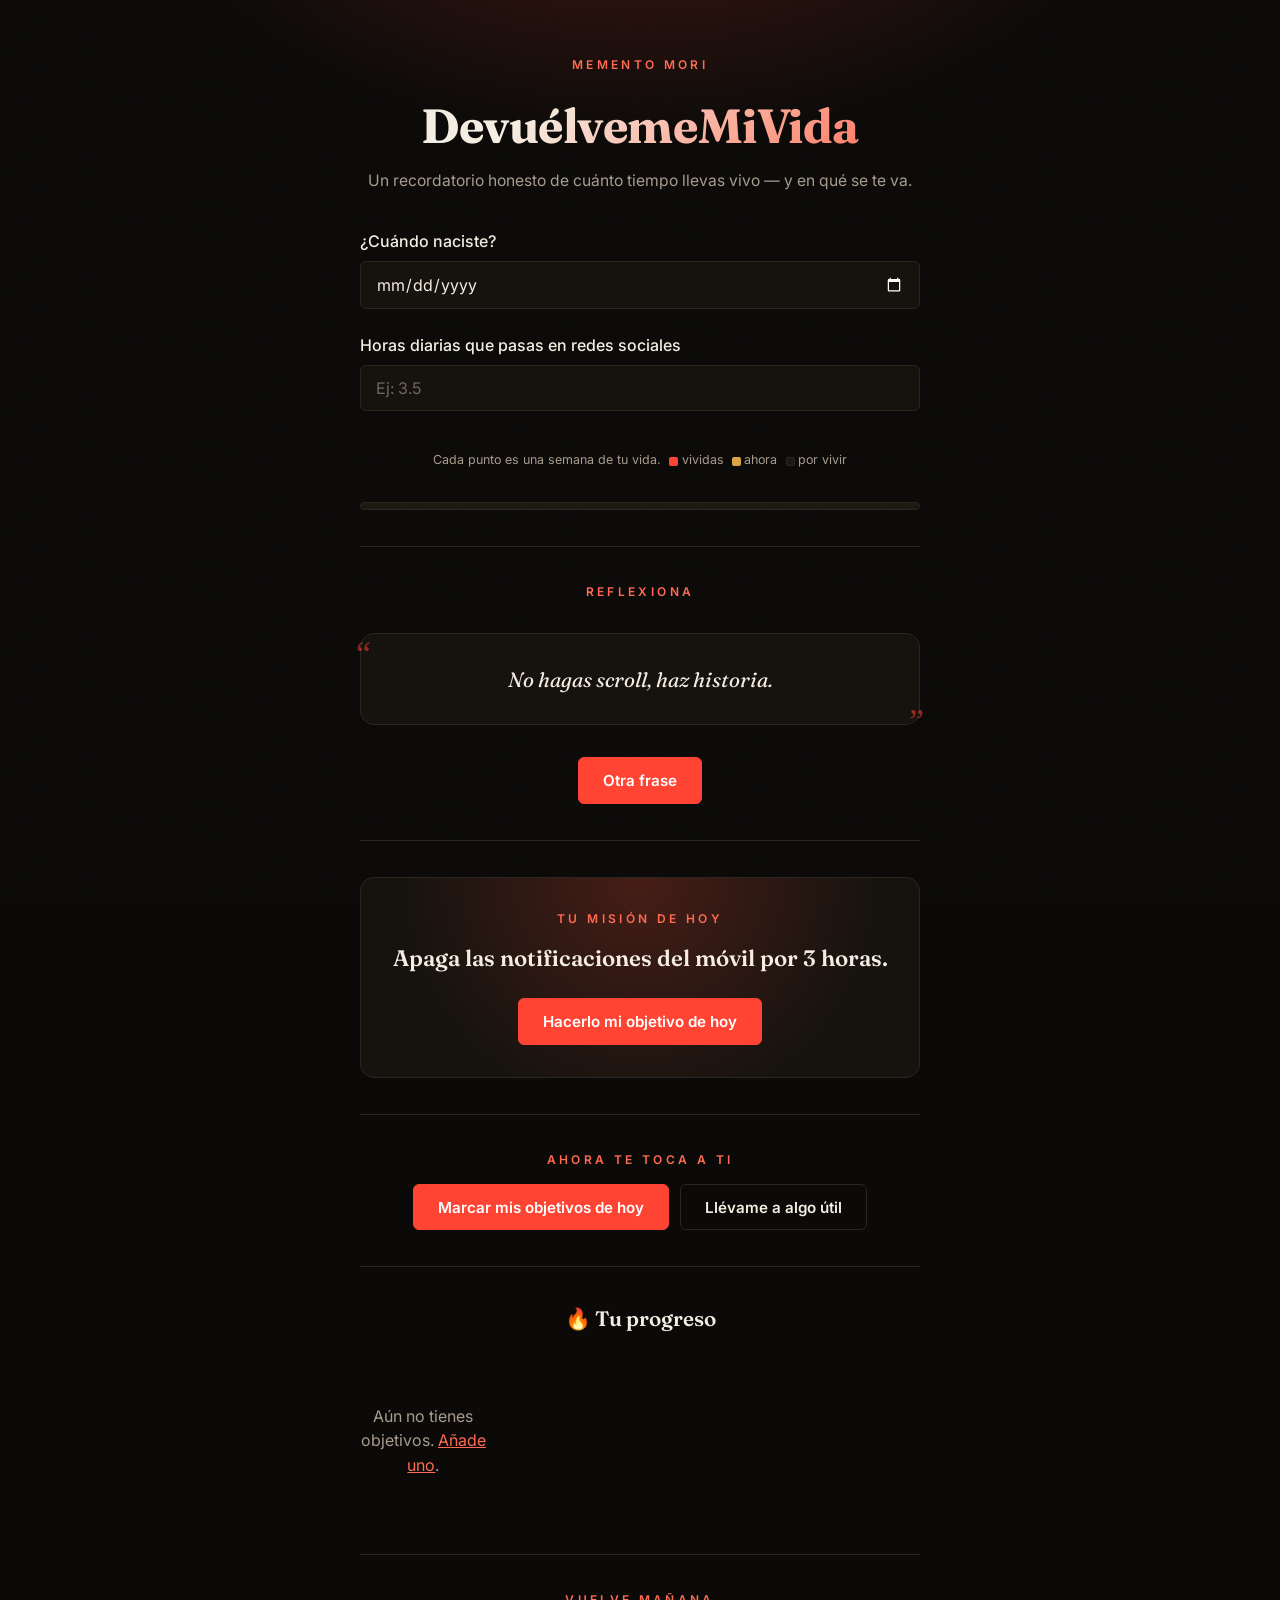
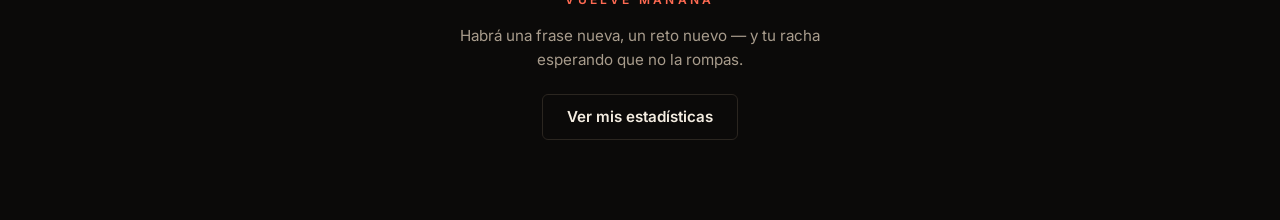
==== index.html @ 14368a68 "Rachas visuales, animaciones y un flujo de página con narrativa clara - "Rachas de objetivos" pasa d" ====
<!DOCTYPE html>
<html lang="es">
<head>
  <meta charset="UTF-8" />
  <meta name="viewport" content="width=device-width, initial-scale=1.0" />
  <link rel="icon" href="favicon.ico" type="image/x-icon" />
  <link rel="stylesheet" href="style.css" />
  <meta name="description" content="Un recordatorio honesto de cuánto tiempo llevas vivo, cuánto gastas en redes sociales y cómo mantener tus objetivos diarios." />
  <title>DevuélvemeMiVida</title>
</head>
<body>
  <main class="sheet">
    <p class="eyebrow">Memento mori</p>
    <h1>DevuélvemeMiVida</h1>
    <p class="subtitle">Un recordatorio honesto de cuánto tiempo llevas vivo — y en qué se te va.</p>

    <div class="field">
      <label for="fechaNacimiento">¿Cuándo naciste?</label>
      <input type="date" id="fechaNacimiento" />
    </div>

    <div class="field">
      <label for="horasSociales">Horas diarias que pasas en redes sociales</label>
      <input type="number" id="horasSociales" min="0" max="24" step="0.1" placeholder="Ej: 3.5" />
    </div>

    <div id="tiempo" class="stat hero" aria-live="polite"></div>
    <div id="restante" class="stat hero" aria-live="polite"></div>

    <div id="gridVidaWrap">
      <div id="gridVida" class="grid-vida" aria-hidden="true"></div>
      <p class="grid-caption">Cada punto es una semana de tu vida.<span class="dot-leyenda vivida"></span>vividas<span class="dot-leyenda actual"></span>ahora<span class="dot-leyenda futura"></span>por vivir</p>
    </div>

    <div id="porcentajeWrap" class="stat" aria-live="polite">
      <div id="porcentaje" class="label"></div>
      <div class="bar-track"><div id="relleno" class="bar-fill"></div></div>
    </div>

    <div id="horasRedesSocialesTotal" class="alert-box" aria-live="polite" hidden></div>

    <div id="bannerRachaInicio" class="alert-box" aria-live="polite" hidden></div>

    <hr class="rule" />

    <p class="eyebrow">Reflexiona</p>
    <div id="frase" class="frase"></div>
    <div class="actions">
      <button onclick="nuevaFrase()">Otra frase</button>
    </div>

    <hr class="rule" />

    <div class="reto-hero">
      <p class="eyebrow">Tu misión de hoy</p>
      <div id="retoDia" class="reto-texto"></div>
      <div class="actions">
        <button id="btnRetoObjetivo" onclick="convertirRetoEnObjetivo()"></button>
      </div>
    </div>

    <hr class="rule" />

    <p class="eyebrow">Ahora te toca a ti</p>
    <div class="actions">
      <button onclick="window.location.href='objetivos.html'">Marcar mis objetivos de hoy</button>
      <button class="secondary" onclick="redirigir()">Llévame a algo útil</button>
    </div>

    <hr class="rule" />

    <h2 style="font-family:'Fraunces',serif; font-weight:600; text-align:center; font-size:1.3rem;">🔥 Tu progreso</h2>
    <div id="rachasObjetivos" class="rachas-grid"></div>

    <hr class="rule" />

    <div class="volver-manana">
      <p class="eyebrow">Vuelve mañana</p>
      <p class="volver-texto">Habrá una frase nueva, un reto nuevo — y tu racha esperando que no la rompas.</p>
      <div class="actions">
        <button class="secondary" onclick="window.location.href='estadisticas.html'">Ver mis estadísticas</button>
      </div>
    </div>
  </main>

  <script src="objetivos.js"></script>
  <script>
    const frases = [
      "Haz que cada segundo cuente.",
      "No eres eterno. Nadie lo es.",
      "La muerte no avisa. La vida sí.",
      "Tu tiempo es tu recurso más valioso.",
      "Estás viviendo el único hoy que tendrás.",
      "Cada segundo que pasa, no vuelve.",
      "La vida no es una repetición.",
      "No hagas scroll, haz historia.",
      "Mañana no es garantía.",
      "La procrastinación te roba silenciosamente.",
      "Despierta antes de que sea tarde.",
      "No desperdicies lo que no puedes recuperar.",
      "No mueras con tu potencial intacto.",
      "Haz algo que tu yo futuro agradezca.",
      "¿Esto te acerca a la vida que sueñas?",
      "No tienes tiempo infinito. Vívelo.",
      "No seas espectador, sé protagonista.",
      "El tiempo pasa. ¿Y tú qué haces?",
      "Desperdiciar tiempo es suicidio lento.",
      "Nadie te devuelve tu juventud.",
      "No existe botón de reinicio.",
      "Estás respirando: haz que valga.",
      "La vida es un préstamo, no un regalo.",
      "No pierdas hoy pensando en mañana.",
      "Muévete. Vive. Haz.",
      "Cada minuto que matas, te mata.",
      "El tiempo que ignoras, decide tu vida.",
      "Tus hábitos matan o salvan tu tiempo.",
      "Nada cambia si tú no cambias.",
      "Tu scroll no dejará legado.",
      "Deja de consumir y empieza a crear.",
      "La vida te está esperando. ¿Vas?",
      "Aprovecha antes de arrepentirte.",
      "No tienes vidas infinitas.",
      "Ser joven no te hace inmortal.",
      "El tiempo no avisa cuando se acaba.",
      "El reloj no se detiene por nadie.",
      "Tu vida se mide en momentos, no en likes.",
      "Pregúntate: ¿esto es vida?",
      "Haz más, mira menos.",
      "No esperes un golpe para reaccionar.",
      "Lo que haces hoy define tu mañana.",
      "Hoy puede ser tu última oportunidad.",
      "¿Quieres vivir o solo existir?",
      "Deja huella, no historial de navegación.",
      "No trabajes por likes, trabaja por legado.",
      "¿Y si mañana no te despiertas?",
      "Lo que hagas hoy, construye tu historia.",
      "Vivir no es sobrevivir.",
      "Tus excusas no te dan tiempo extra.",
      "No te distraigas de lo importante.",
      "No vivas para entretenerte. Vive para crecer.",
      "Estás aquí por algo. Descúbrelo.",
      "Tu propósito no está en TikTok.",
      "No te autoabandones.",
      "Todo empieza dejando el teléfono.",
      "Tus sueños mueren en el sofá.",
      "Lo fácil te entretiene. Lo difícil te transforma.",
      "¿Lo que haces ahora te hace libre?",
      "Aprovecha tu energía mientras la tengas.",
      "Estás más cerca de la muerte que ayer.",
      "No te sientas cómodo en la mediocridad.",
      "Tus hábitos decidirán cómo te recordarán.",
      "No hay más tiempo. Solo este momento.",
      "No desperdicies el milagro de estar vivo.",
      "La vida no es Netflix. No hay segunda temporada.",
      "El tiempo perdido no se recupera. Punto.",
      "La disciplina es la forma más pura de amor propio.",
      "¿Tu yo de 80 años estaría orgulloso?",
      "Elimina lo que no suma.",
      "Vivir con intención cambia todo.",
      "Haz menos, pero hazlo bien.",
      "Haz algo que no se borre con el tiempo.",
      "El éxito empieza cerrando Instagram.",
      "Lo que haces a diario, te define.",
      "Despertar no es lo mismo que vivir.",
      "No estás atrapado. Estás distraído.",
      "¿Qué te está quitando la vida lentamente?",
      "Tu futuro se construye en silencio.",
      "Lo urgente no siempre es importante.",
      "Empieza con lo que tienes. Hoy.",
      "Hazlo aunque nadie te aplauda.",
      "El tiempo malgastado no se factura.",
      "¿Estás viviendo o matando el tiempo?",
      "Alguien menos preparado ya empezó.",
      "Haz lo que importa, no lo que entretiene.",
      "Piensa menos. Actúa más.",
      "No busques likes. Busca sentido.",
      "Tu mejor versión no se construye mirando reels.",
      "Lo que haces cuando nadie mira es tu verdad.",
      "Cada decisión es un voto por tu futuro.",
      "El precio del éxito es tu atención.",
      "Tus metas valen más que tu entretenimiento.",
      "El presente no se repite. Aprovéchalo.",
      "El miedo te paraliza. La acción te libera.",
      "No eres víctima del tiempo, eres su dueño.",
      "Los años pasan igual, estés listo o no.",
      "¿Cuándo fue la última vez que te elegiste a ti?",
      "Apaga todo. Escúchate.",
      "Haz de tu vida algo digno de recordar.",
      "Tienes menos tiempo del que crees.",
      "No vivas distraído. Vive despierto.",
      "Sé radical con tu tiempo.",
      "Deja de soñar y empieza a construir.",
      "La vida comienza cuando dejas de escapar de ella.",
      "No tienes tiempo ilimitado.",
      "Algún día será tu último día sin que lo sepas.",
      "Lo que haces hoy se convierte en tu vida.",
      "No estás perdiendo horas. Estás perdiendo días.",
      "Tu futuro está hecho de tus días de hoy."
    ];

    const linksUtiles = [
      "https://www.freecodecamp.org/",
      "https://www.coursera.org/",
      "https://www.edx.org/",
      "https://www.khanacademy.org/",
      "https://www.udemy.com/",
      "https://www.duolingo.com/",
      "https://www.codecademy.com/",
      "https://www.memrise.com/",
      "https://www.notion.so/",
      "https://trello.com/",
      "https://todoist.com/",
      "https://www.evernote.com/",
      "https://calendar.google.com/",
      "https://www.headspace.com/",
      "https://www.calm.com/",
      "https://www.mindful.org/",
      "https://www.7cups.com/",
      "https://www.linkedin.com/learning/",
      "https://www.themuse.com/",
      "https://www.glassdoor.com/index.htm",
      "https://www.skillshare.com/",
      "https://www.deviantart.com/",
      "https://www.canva.com/"
    ];

    const retos = [
      "Deja el móvil fuera de la habitación esta noche.",
      "Camina 15 minutos sin auriculares ni pantalla.",
      "Escribe 3 cosas por las que estás agradecido/a hoy.",
      "Bebe un vaso de agua nada más despertar.",
      "Haz 20 flexiones (o las que puedas) ahora mismo.",
      "Llama a alguien a quien quieres, no le escribas.",
      "Pasa 1 hora sin redes sociales.",
      "Ordena un rincón de tu casa que evitas mirar.",
      "Lee 10 páginas de un libro.",
      "Duerme 30 minutos antes que ayer.",
      "Anota tu objetivo número uno de esta semana.",
      "Desayuna sin mirar el móvil.",
      "Haz una lista de 3 tareas y termínalas antes de las 20:00.",
      "Estírate 5 minutos al levantarte.",
      "Dile a alguien algo que admiras de él o ella.",
      "Sal a que te dé el sol 10 minutos.",
      "Elimina una app que te hace perder el tiempo, aunque sea por hoy.",
      "Medita o respira profundo durante 5 minutos.",
      "Escribe cómo te gustaría que fuera tu día ideal dentro de 1 año.",
      "Haz algo creativo 15 minutos: dibuja, escribe, toca música.",
      "Revisa tus gastos de esta semana.",
      "Prepara la ropa o las tareas de mañana esta noche.",
      "Da las gracias a alguien que no esperaba oírlo.",
      "Aprende una palabra nueva en otro idioma.",
      "Apaga las notificaciones del móvil por 3 horas.",
      "Haz la cama nada más levantarte.",
      "Escribe un mensaje a alguien con quien perdiste el contacto.",
      "Revisa tus metas del mes: ¿vas en la dirección correcta?",
      "Sal a caminar o hacer ejercicio aunque no tengas ganas.",
      "Reflexiona: ¿qué harías hoy si supieras que te queda 1 año de vida?"
    ];

    function cambiarFrase(texto) {
      const el = document.getElementById("frase");
      el.style.opacity = 0;
      setTimeout(() => {
        el.textContent = texto;
        el.style.opacity = 1;
      }, 180);
    }

    function nuevaFrase() {
      const frase = frases[Math.floor(Math.random() * frases.length)];
      cambiarFrase(frase);
    }

    function pintarFraseDelDia() {
      document.getElementById("frase").textContent = frases[semillaDelDia() % frases.length];
    }

    function pintarRetoDelDia() {
      document.getElementById("retoDia").textContent = retos[semillaDelDia(17) % retos.length];
      actualizarEstadoBotonReto();
    }

    function actualizarEstadoBotonReto() {
      const texto = document.getElementById('retoDia').textContent;
      const btn = document.getElementById('btnRetoObjetivo');
      const yaExiste = cargarObjetivos().some(o => o.texto === texto);
      btn.textContent = yaExiste ? 'Añadido a tus objetivos ✅' : 'Hacerlo mi objetivo de hoy';
      btn.disabled = yaExiste;
    }

    function convertirRetoEnObjetivo() {
      const texto = document.getElementById('retoDia').textContent;
      const yaExiste = cargarObjetivos().some(o => o.texto === texto);
      if (!yaExiste) agregarObjetivo(texto);
      actualizarEstadoBotonReto();
      mostrarRachas();
    }

    function redirigir() {
      const url = linksUtiles[Math.floor(Math.random() * linksUtiles.length)];
      window.open(url, '_blank', 'noopener');
    }

    const MS_SEGUNDO = 1000;
    const MS_MINUTO = 60 * MS_SEGUNDO;
    const MS_HORA = 60 * MS_MINUTO;
    const MS_DIA = 24 * MS_HORA;
    const ESPERANZA_VIDA_ANIOS = 80;
    const HORAS_EN_UN_DIA = 24;

    const fechaInput = document.getElementById("fechaNacimiento");
    const horasSocialesInput = document.getElementById("horasSociales");
    const tiempoDiv = document.getElementById("tiempo");
    const restanteDiv = document.getElementById("restante");
    const porcentajeDiv = document.getElementById("porcentaje");
    const horasRedesSocialesTotalDiv = document.getElementById("horasRedesSocialesTotal");
    const rellenoBarra = document.getElementById("relleno");
    const gridVidaDiv = document.getElementById("gridVida");

    const DIAS_TOTALES_VIDA = Math.round(ESPERANZA_VIDA_ANIOS * 365.25);

    let intervaloID;
    let ultimosDiasVividosRenderizados = null;

    // Cuadrícula "vida en semanas": un punto por semana vivida/futura.
    function dibujarGridVida(diasVividos) {
      const semanasVividas = Math.floor(diasVividos / 7);
      const semanasTotales = Math.ceil(DIAS_TOTALES_VIDA / 7);
      const frag = document.createDocumentFragment();

      for (let i = 0; i < semanasTotales; i++) {
        const punto = document.createElement('span');
        if (i < semanasVividas) punto.className = 'vivida';
        else if (i === semanasVividas) punto.className = 'actual';
        frag.appendChild(punto);
      }

      gridVidaDiv.innerHTML = '';
      gridVidaDiv.appendChild(frag);
    }

    function actualizarDatos() {
      if (!fechaInput.value) {
        tiempoDiv.textContent = "";
        restanteDiv.textContent = "";
        porcentajeDiv.textContent = "";
        horasRedesSocialesTotalDiv.hidden = true;
        rellenoBarra.style.width = "0%";
        gridVidaDiv.innerHTML = "";
        ultimosDiasVividosRenderizados = null;
        return;
      }

      const nacimiento = new Date(fechaInput.value);
      const ahora = new Date();
      const diffMs = ahora - nacimiento;

      if (diffMs < 0) {
        tiempoDiv.textContent = "Selecciona una fecha válida.";
        restanteDiv.textContent = "";
        porcentajeDiv.textContent = "";
        horasRedesSocialesTotalDiv.hidden = true;
        rellenoBarra.style.width = "0%";
        gridVidaDiv.innerHTML = "";
        ultimosDiasVividosRenderizados = null;
        return;
      }

      const dias = Math.floor(diffMs / MS_DIA);
      const horas = Math.floor((diffMs % MS_DIA) / MS_HORA);
      const minutos = Math.floor((diffMs % MS_HORA) / MS_MINUTO);
      const segundos = Math.floor((diffMs % MS_MINUTO) / MS_SEGUNDO);

      tiempoDiv.innerHTML =
        `<span class="value">${dias.toLocaleString('es-ES')}</span><span class="label">días has vivido — ahora mismo suman ${horas}h ${minutos}m ${segundos}s más</span>`;

      const diasRestantes = Math.max(DIAS_TOTALES_VIDA - dias, 0);
      restanteDiv.innerHTML =
        `<span class="value accent">${diasRestantes.toLocaleString('es-ES')}</span><span class="label">días te quedan, si llegas a los ${ESPERANZA_VIDA_ANIOS}</span>`;

      if (dias !== ultimosDiasVividosRenderizados) {
        dibujarGridVida(dias);
        ultimosDiasVividosRenderizados = dias;
      }

      const edadAnios = diffMs / (1000 * 60 * 60 * 24 * 365.25);
      const porcentaje = Math.min((edadAnios / ESPERANZA_VIDA_ANIOS) * 100, 100);

      porcentajeDiv.textContent =
        `Has usado aproximadamente el ${porcentaje.toFixed(2)}% de una vida promedio de ${ESPERANZA_VIDA_ANIOS} años.`;
      rellenoBarra.style.width = porcentaje + "%";

      let horasDiarias = parseFloat(horasSocialesInput.value);
      if (isNaN(horasDiarias) || horasDiarias < 0) horasDiarias = 0;
      if (horasDiarias > 24) horasDiarias = 24;

      if (horasDiarias > 0) {
        const totalAniosRedes = (horasDiarias * ESPERANZA_VIDA_ANIOS) / HORAS_EN_UN_DIA;
        horasRedesSocialesTotalDiv.hidden = false;
        horasRedesSocialesTotalDiv.textContent =
          `Si mantienes ese ritmo, gastarás aproximadamente ${totalAniosRedes.toFixed(2)} años en redes sociales a lo largo de tu vida.`;
      } else {
        horasRedesSocialesTotalDiv.hidden = true;
      }
    }

    function reiniciarIntervalo() {
      if (intervaloID) clearInterval(intervaloID);
      actualizarDatos();
      intervaloID = setInterval(actualizarDatos, 1000);
    }

    fechaInput.addEventListener("change", () => {
      localStorage.setItem("fechaNacimiento", fechaInput.value);
      reiniciarIntervalo();
    });

    horasSocialesInput.addEventListener("input", () => {
      localStorage.setItem("horasSociales", horasSocialesInput.value);
      actualizarDatos();
    });

    function mostrarRachas() {
      renderizarRachasVisuales(document.getElementById('rachasObjetivos'), cargarObjetivos());
    }

    window.addEventListener('load', () => {
      const fechaGuardada = localStorage.getItem('fechaNacimiento');
      const horasGuardadas = localStorage.getItem('horasSociales');

      if (fechaGuardada) fechaInput.value = fechaGuardada;
      if (horasGuardadas) horasSocialesInput.value = horasGuardadas;

      actualizarDatos();
      intervaloID = setInterval(actualizarDatos, 1000);
      pintarFraseDelDia();
      pintarRetoDelDia();
      mostrarRachas();
      mostrarBannerRachaSiAplica(document.getElementById('bannerRachaInicio'));
    });
  </script>
</body>
</html>
---- style.css ----
@import url('https://fonts.googleapis.com/css2?family=Fraunces:opsz,wght@9..144,400;9..144,600;9..144,700;9..144,900&family=Inter:wght@400;500;600;700&display=swap');

:root {
  --bg: #0b0a09;
  --bg-elev: #16130f;
  --bg-elev-2: #1c1812;
  --ink: #f4ede1;
  --ink-muted: #a89c8c;
  --ink-faint: #6f6559;
  --rule: #2b2620;
  --accent: #ff4433;
  --accent-bright: #ff6a52;
  --accent-dim: #4a1a12;
  --accent-glow: rgba(255, 68, 51, 0.35);
  --gold: #d9a544;
  --max-width: 560px;
}

* { box-sizing: border-box; }

html { color-scheme: dark; }

body {
  margin: 0;
  padding: 3.5rem 1.5rem 5rem;
  background:
    radial-gradient(ellipse 800px 500px at 50% -10%, var(--accent-dim) 0%, transparent 65%),
    var(--bg);
  color: var(--ink);
  font-family: 'Inter', system-ui, sans-serif;
  line-height: 1.55;
  position: relative;
}

body::before {
  content: '';
  position: fixed;
  inset: 0;
  pointer-events: none;
  opacity: 0.05;
  mix-blend-mode: overlay;
  background-image: url("data:image/svg+xml,%3Csvg xmlns='http://www.w3.org/2000/svg' width='120' height='120'%3E%3Cfilter id='n'%3E%3CfeTurbulence type='fractalNoise' baseFrequency='0.85' numOctaves='2' stitchTiles='stitch'/%3E%3C/filter%3E%3Crect width='100%25' height='100%25' filter='url(%23n)'/%3E%3C/svg%3E");
}

.sheet {
  max-width: var(--max-width);
  margin: 0 auto;
  position: relative;
  animation: aparecer 0.6s ease both;
}

@keyframes aparecer {
  from { opacity: 0; transform: translateY(8px); }
  to { opacity: 1; transform: translateY(0); }
}

.eyebrow {
  text-align: center;
  color: var(--accent-bright);
  font-size: 0.75rem;
  font-weight: 600;
  letter-spacing: 0.28em;
  text-transform: uppercase;
  margin: 0 0 0.9rem;
}

h1 {
  font-family: 'Fraunces', serif;
  font-weight: 700;
  font-size: clamp(2.1rem, 7vw, 3rem);
  text-align: center;
  margin: 0 0 0.35rem;
  letter-spacing: -0.01em;
  background: linear-gradient(135deg, var(--ink) 30%, var(--accent-bright) 100%);
  -webkit-background-clip: text;
  background-clip: text;
  color: transparent;
}

.subtitle {
  text-align: center;
  color: var(--ink-muted);
  margin: 0 0 2.25rem;
  font-size: 0.98rem;
}

.rule {
  border: none;
  border-top: 1px solid var(--rule);
  margin: 2.25rem 0;
}

.field {
  margin-bottom: 1.5rem;
}

.field label {
  display: block;
  font-weight: 500;
  margin-bottom: 0.45rem;
  color: var(--ink);
}

.field .hint {
  color: var(--ink-muted);
  font-size: 0.85rem;
  margin-top: 0.3rem;
}

input[type="date"],
input[type="number"],
input[type="text"] {
  width: 100%;
  padding: 0.75rem 0.95rem;
  font-size: 1rem;
  font-family: inherit;
  border: 1px solid var(--rule);
  border-radius: 6px;
  background: var(--bg-elev);
  color: var(--ink);
  transition: border-color 0.2s ease, box-shadow 0.2s ease;
  color-scheme: dark;
}

input::placeholder { color: var(--ink-faint); }

input:focus-visible {
  outline: none;
  border-color: var(--accent);
  box-shadow: 0 0 0 3px var(--accent-glow);
}

.stat {
  text-align: center;
  margin: 2rem 0;
}

.stat .value {
  font-family: 'Fraunces', serif;
  font-weight: 700;
  font-size: clamp(1.7rem, 6vw, 2.4rem);
  display: block;
  text-shadow: 0 0 40px var(--accent-glow);
  letter-spacing: -0.01em;
}

.stat .label {
  color: var(--ink-muted);
  font-size: 0.9rem;
}

.stat.hero {
  margin: 1.4rem 0;
}

.stat.hero .value {
  font-size: clamp(2.4rem, 11vw, 3.6rem);
}

.stat.hero .value.accent {
  color: var(--gold);
  text-shadow: 0 0 40px rgba(217, 165, 68, 0.35);
}

.grid-vida {
  display: grid;
  grid-template-columns: repeat(52, 1fr);
  gap: 2px;
  margin: 1.75rem 0 0.7rem;
}

.grid-vida span {
  aspect-ratio: 1;
  min-width: 3px;
  border-radius: 1px;
  background: var(--bg-elev-2);
  border: 1px solid var(--rule);
}

.grid-vida span.vivida {
  background: var(--accent);
  border-color: var(--accent-bright);
}

.grid-vida span.actual {
  background: var(--gold);
  border-color: var(--gold);
  box-shadow: 0 0 6px var(--gold);
  animation: latido-punto 1.6s ease-in-out infinite;
}

@keyframes latido-punto {
  0%, 100% { transform: scale(1); }
  50% { transform: scale(1.7); }
}

.grid-caption {
  text-align: center;
  color: var(--ink-muted);
  font-size: 0.78rem;
  margin: 0 0 1.75rem;
}

.dot-leyenda {
  display: inline-block;
  width: 9px;
  height: 9px;
  border-radius: 2px;
  margin: 0 0.2rem 0 0.55rem;
  vertical-align: middle;
}

.dot-leyenda.vivida { background: var(--accent); }
.dot-leyenda.actual { background: var(--gold); }
.dot-leyenda.futura { background: var(--bg-elev-2); border: 1px solid var(--rule); }

.reto-hero {
  text-align: center;
  background: var(--bg-elev);
  border: 1px solid var(--rule);
  border-radius: 14px;
  padding: 2rem 1.5rem;
  margin: 2rem 0;
  position: relative;
  overflow: hidden;
}

.reto-hero::before {
  content: '';
  position: absolute;
  inset: 0;
  background: radial-gradient(circle at 50% 0%, var(--accent-glow), transparent 70%);
  opacity: 0.6;
  pointer-events: none;
}

.reto-hero .eyebrow,
.reto-hero .actions {
  position: relative;
}

.reto-texto {
  font-family: 'Fraunces', serif;
  font-weight: 600;
  font-size: 1.4rem;
  line-height: 1.4;
  margin: 0.5rem 0 1.5rem;
  position: relative;
}

.bar-track {
  height: 8px;
  background: var(--bg-elev-2);
  border-radius: 4px;
  overflow: hidden;
  margin: 0.7rem 0;
  border: 1px solid var(--rule);
}

.bar-fill {
  height: 100%;
  background: linear-gradient(90deg, var(--gold), var(--accent));
  width: 0%;
  box-shadow: 0 0 12px var(--accent-glow);
  transition: width 0.8s cubic-bezier(0.22, 1, 0.36, 1);
}

.alert-box {
  background: var(--accent-dim);
  border: 1px solid var(--accent);
  color: var(--ink);
  border-radius: 8px;
  padding: 1.1rem;
  text-align: center;
  font-weight: 500;
  margin: 1.5rem 0;
  box-shadow: 0 0 24px var(--accent-glow);
  animation: latido 3s ease-in-out infinite;
}

@keyframes latido {
  0%, 100% { box-shadow: 0 0 18px var(--accent-glow); }
  50% { box-shadow: 0 0 32px var(--accent-glow); }
}

.frase {
  font-family: 'Fraunces', serif;
  font-style: italic;
  font-weight: 400;
  text-align: center;
  font-size: 1.3rem;
  line-height: 1.4;
  margin: 2rem 0;
  min-height: 3.2em;
  color: var(--ink);
  position: relative;
  padding: 1.9rem 2.2rem;
  background: var(--bg-elev);
  border: 1px solid var(--rule);
  border-radius: 14px;
  display: flex;
  align-items: center;
  justify-content: center;
  transition: opacity 0.2s ease;
}

.frase::before,
.frase::after {
  font-family: Georgia, serif;
  font-style: normal;
  color: var(--accent);
  opacity: 0.55;
  font-size: 1.6em;
  position: absolute;
}

.frase::before { content: '“'; top: -0.1em; left: -0.15em; }
.frase::after { content: '”'; bottom: -0.6em; right: -0.15em; }

.actions {
  display: flex;
  flex-wrap: wrap;
  gap: 0.7rem;
  justify-content: center;
}

button {
  padding: 0.8rem 1.5rem;
  font-size: 0.95rem;
  font-family: inherit;
  font-weight: 600;
  border: 1px solid var(--accent);
  border-radius: 6px;
  cursor: pointer;
  background: var(--accent);
  color: #fff;
  transition: transform 0.15s ease, box-shadow 0.15s ease, background 0.15s ease;
}

button:hover:not(:disabled) {
  background: var(--accent-bright);
  border-color: var(--accent-bright);
  transform: translateY(-1px);
  box-shadow: 0 6px 20px var(--accent-glow);
}

button:active:not(:disabled) {
  transform: translateY(0);
}

button.secondary {
  background: transparent;
  color: var(--ink);
  border-color: var(--rule);
}

button.secondary:hover:not(:disabled) {
  background: var(--bg-elev);
  border-color: var(--ink-muted);
  box-shadow: none;
}

button:disabled {
  opacity: 0.45;
  cursor: default;
  transform: none;
  box-shadow: none;
}

h2 {
  color: var(--ink);
}

ul.goals {
  list-style: none;
  padding: 0;
  margin: 1.5rem 0;
}

ul.goals li {
  padding: 0.9rem 0;
  border-bottom: 1px solid var(--rule);
}

.goal-row {
  display: flex;
  align-items: center;
  justify-content: space-between;
  gap: 0.6rem;
  flex-wrap: wrap;
  width: 100%;
}

ul.goals li .goal-text {
  font-weight: 600;
  color: var(--ink);
}

.streak-toggle {
  background: none;
  border: none;
  padding: 0;
  color: var(--gold);
  font-size: 0.85rem;
  font-weight: 500;
  font-family: inherit;
  cursor: pointer;
  text-decoration: underline dotted;
}

.streak-toggle:hover {
  color: var(--accent-bright);
  background: none;
  transform: none;
  box-shadow: none;
}

.streak-toggle.bump-streak {
  display: inline-block;
  animation: bump-racha 0.4s ease;
}

.empty {
  text-align: center;
  color: var(--ink-muted);
  padding: 1.5rem 0;
}

.empty a { color: var(--accent-bright); }

.heatmap {
  display: grid;
  grid-template-rows: repeat(7, 1fr);
  grid-auto-flow: column;
  gap: 3px;
  margin: 0.9rem 0 1.3rem;
  overflow-x: auto;
  padding-bottom: 0.3rem;
}

.heatmap-celda {
  width: 11px;
  height: 11px;
  border-radius: 2px;
  background: var(--bg-elev-2);
  border: 1px solid var(--rule);
}

.heatmap-celda.hecha {
  background: var(--accent);
  border-color: var(--accent-bright);
  box-shadow: 0 0 6px var(--accent-glow);
}

.rachas-grid {
  display: grid;
  grid-template-columns: repeat(auto-fill, minmax(118px, 1fr));
  gap: 1.1rem;
  margin: 1.75rem 0;
}

.racha-card {
  text-align: center;
  opacity: 0;
  animation: aparecer-racha 0.5s ease forwards;
  animation-delay: calc(var(--indice) * 0.08s);
}

@keyframes aparecer-racha {
  from { opacity: 0; transform: translateY(10px) scale(0.92); }
  to { opacity: 1; transform: translateY(0) scale(1); }
}

.racha-anillo {
  --progreso: 0%;
  width: 84px;
  height: 84px;
  border-radius: 50%;
  background: conic-gradient(var(--accent) var(--progreso), var(--bg-elev-2) 0deg);
  display: flex;
  flex-direction: column;
  align-items: center;
  justify-content: center;
  position: relative;
  margin: 0 auto 0.7rem;
  box-shadow: 0 0 18px var(--accent-glow);
}

.racha-anillo::before {
  content: '';
  position: absolute;
  inset: 6px;
  border-radius: 50%;
  background: var(--bg-elev);
}

.racha-emoji {
  position: relative;
  z-index: 1;
  font-size: 1.3rem;
  line-height: 1;
  display: inline-block;
  animation: parpadeo-llama 1.8s ease-in-out infinite;
}

.racha-num {
  position: relative;
  z-index: 1;
  font-family: 'Fraunces', serif;
  font-weight: 700;
  font-size: 1rem;
  margin-top: 0.15rem;
}

@keyframes parpadeo-llama {
  0%, 100% { transform: scale(1) rotate(0deg); }
  25% { transform: scale(1.08) rotate(-3deg); }
  50% { transform: scale(0.96) rotate(2deg); }
  75% { transform: scale(1.05) rotate(-1deg); }
}

.racha-nombre {
  font-weight: 600;
  font-size: 0.88rem;
  color: var(--ink);
  margin-bottom: 0.15rem;
}

.racha-meta {
  font-size: 0.72rem;
  color: var(--ink-muted);
}

.racha-card.bump .racha-anillo {
  animation: bump-racha 0.4s ease;
}

@keyframes bump-racha {
  0% { transform: scale(1); }
  40% { transform: scale(1.25); }
  100% { transform: scale(1); }
}

.volver-manana {
  text-align: center;
}

.volver-texto {
  color: var(--ink-muted);
  font-size: 0.95rem;
  max-width: 420px;
  margin: 0 auto 1.4rem;
}

.confeti-contenedor {
  position: fixed;
  inset: 0;
  pointer-events: none;
  overflow: hidden;
  z-index: 999;
}

.confeti {
  position: absolute;
  top: -10px;
  width: 8px;
  height: 14px;
  opacity: 0.95;
  animation: caida-confeti linear forwards;
}

@keyframes caida-confeti {
  to {
    transform: translateY(100vh) rotate(360deg);
    opacity: 0.5;
  }
}

.stats-grid {
  display: grid;
  grid-template-columns: repeat(2, 1fr);
  gap: 0.9rem;
  margin: 2rem 0;
}

.stat-card {
  border: 1px solid var(--rule);
  border-radius: 10px;
  padding: 1.3rem 0.8rem;
  text-align: center;
  background: var(--bg-elev);
  transition: transform 0.15s ease, border-color 0.15s ease;
}

.stat-card:hover {
  transform: translateY(-2px);
  border-color: var(--accent);
}

.stat-card-emoji {
  font-size: 1.6rem;
  margin-bottom: 0.35rem;
}

.stat-card-valor {
  font-family: 'Fraunces', serif;
  font-weight: 700;
  font-size: 1.6rem;
  color: var(--ink);
}

.stat-card-etiqueta {
  color: var(--ink-muted);
  font-size: 0.8rem;
  margin-top: 0.25rem;
}

.tarjeta-wrap {
  text-align: center;
  margin-top: 1.5rem;
}

.grafica {
  width: 100%;
  height: auto;
  display: block;
  margin: 1.25rem 0 0.5rem;
}

.tarjeta-wrap canvas {
  width: 100%;
  max-width: 380px;
  height: auto;
  border: 1px solid var(--rule);
  border-radius: 10px;
  box-shadow: 0 12px 40px rgba(0, 0, 0, 0.5);
}

@media (max-width: 420px) {
  h1 { font-size: 1.85rem; }
  .actions { flex-direction: column; }
  .actions button { width: 100%; }
  .stats-grid { grid-template-columns: 1fr 1fr; }
}
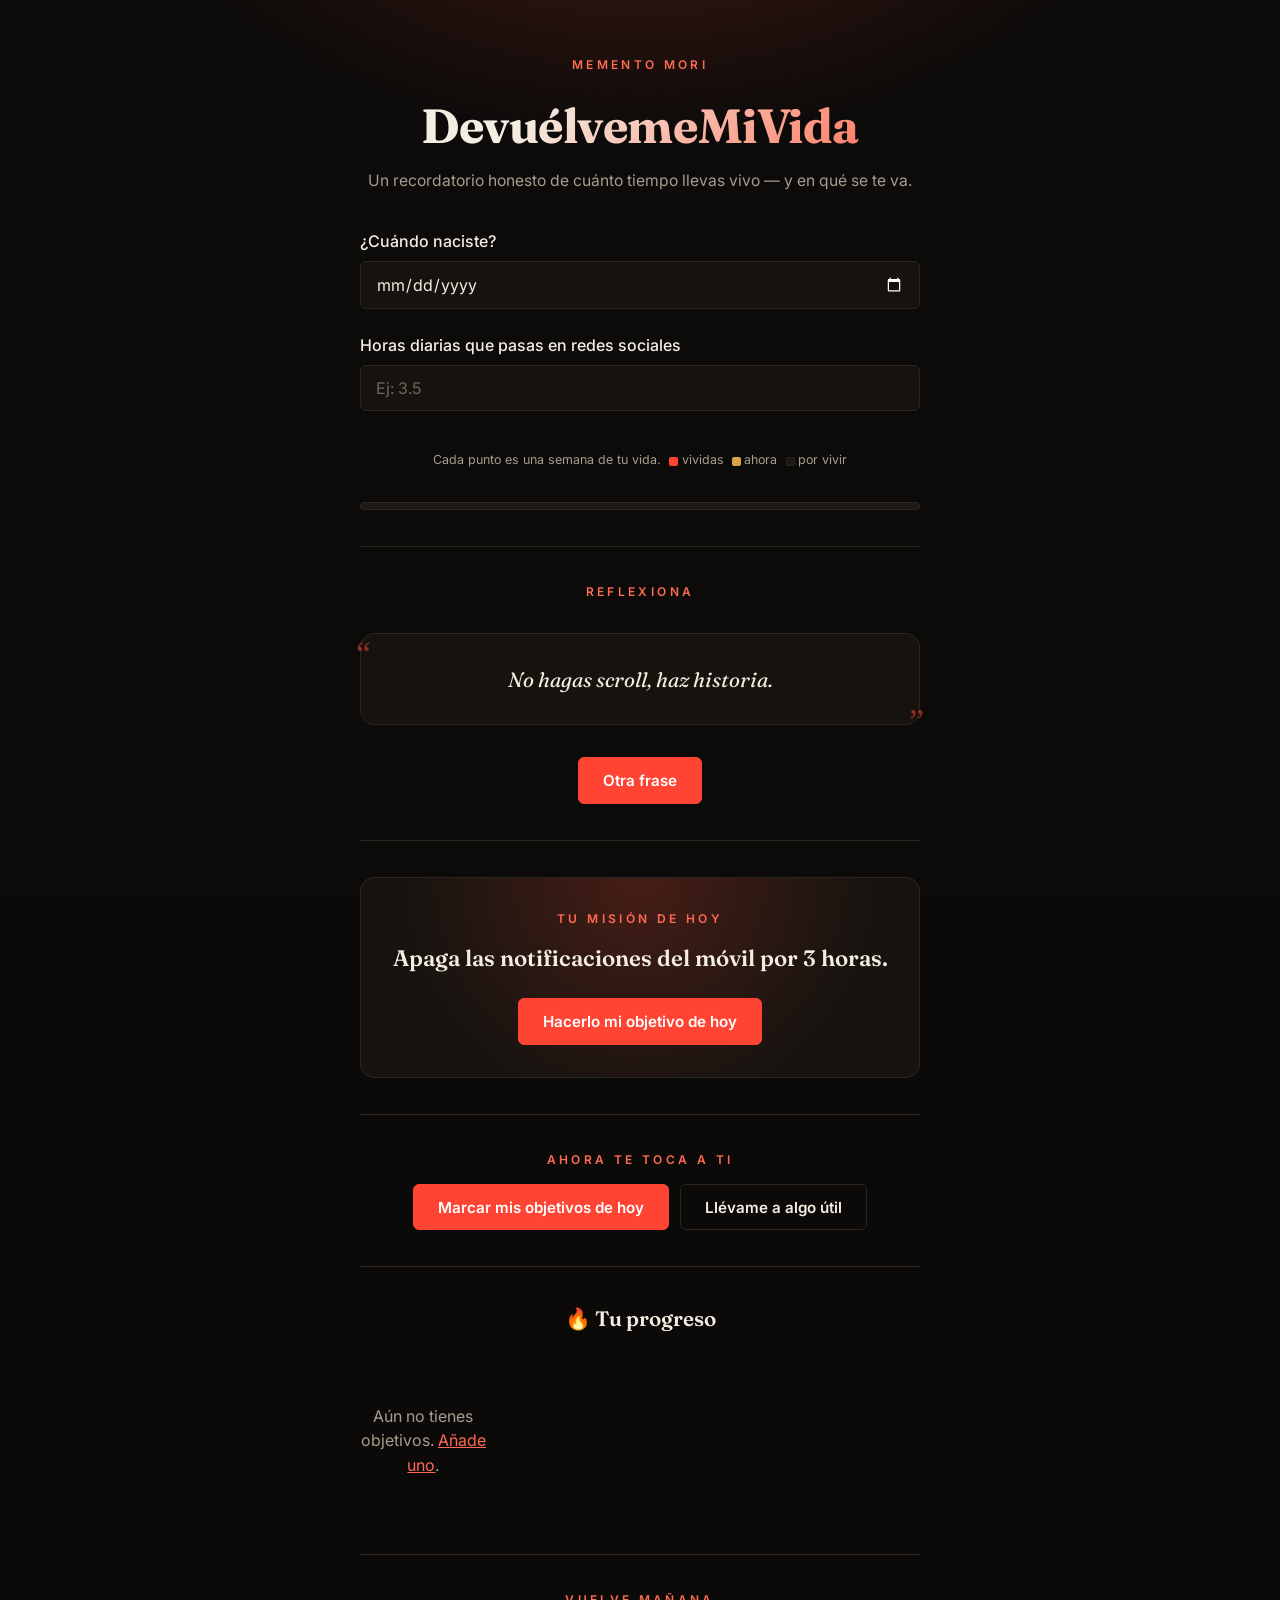
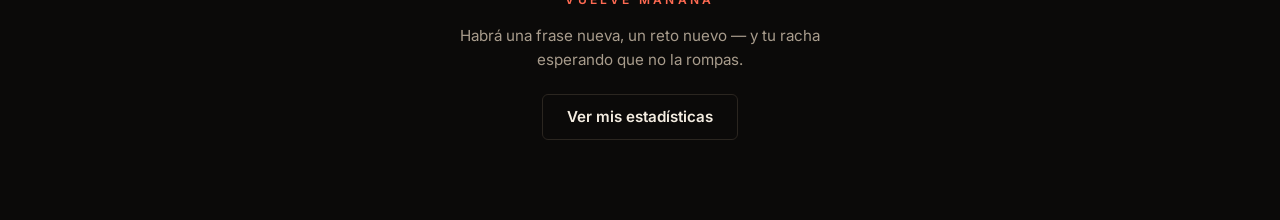
==== commit b7ae9b46: "Convertir el sitio en una PWA instalable con soporte offline - manifest.json con nombre, colores de " ====
--- a/index.html
+++ b/index.html
@@ -7,6 +7,12 @@
   <link rel="stylesheet" href="style.css" />
   <meta name="description" content="Un recordatorio honesto de cuánto tiempo llevas vivo, cuánto gastas en redes sociales y cómo mantener tus objetivos diarios." />
   <title>DevuélvemeMiVida</title>
+  <link rel="manifest" href="manifest.json" />
+  <link rel="apple-touch-icon" href="icons/apple-touch-icon.png" />
+  <meta name="theme-color" content="#0b0a09" />
+  <meta name="apple-mobile-web-app-capable" content="yes" />
+  <meta name="apple-mobile-web-app-status-bar-style" content="black-translucent" />
+  <meta name="apple-mobile-web-app-title" content="MiVida" />
 </head>
 <body>
   <main class="sheet">
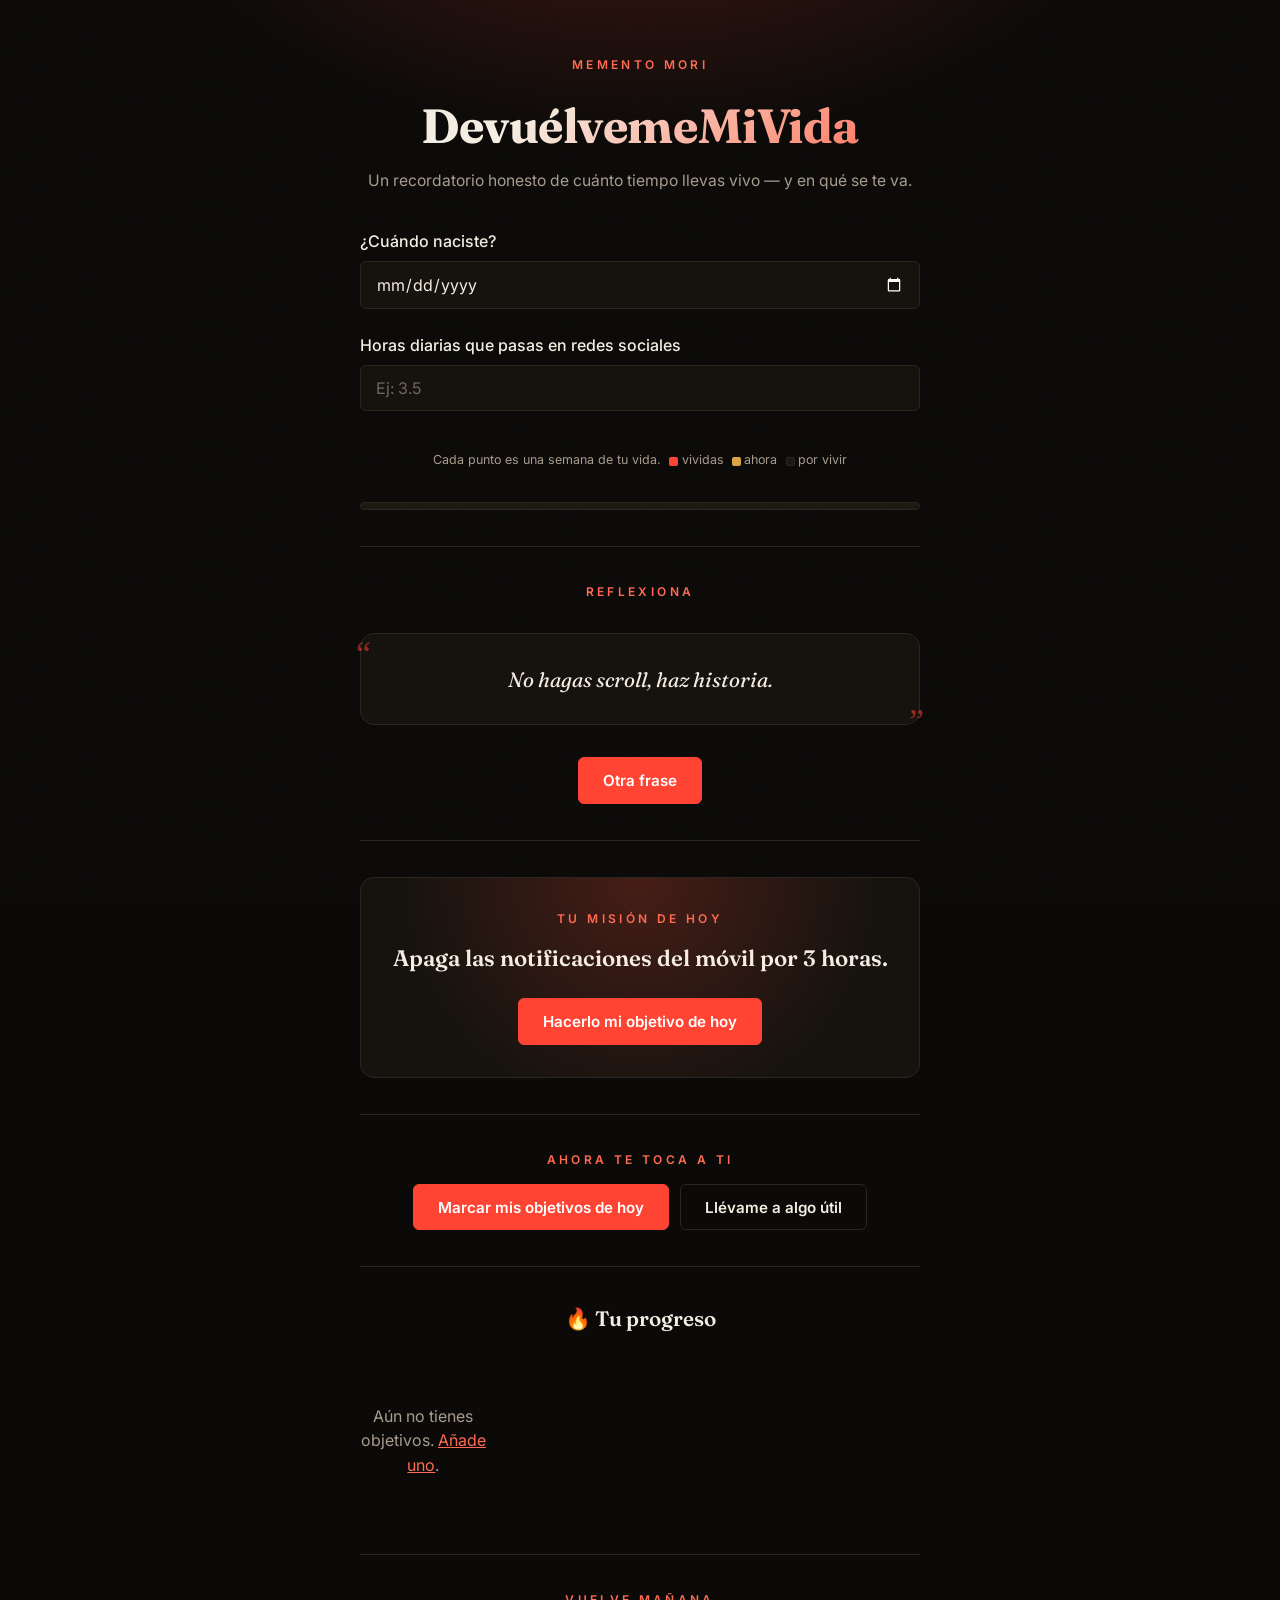
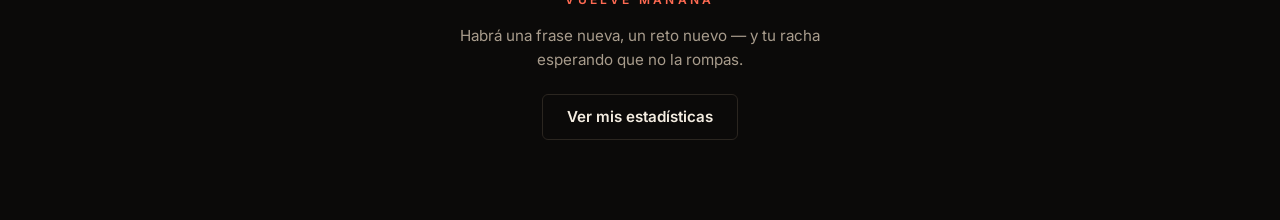
==== commit c4ccf662: "Añadir botón explícito "Instalar app" en vez de depender del banner del navegador El aviso automátic" ====
--- a/index.html
+++ b/index.html
@@ -19,6 +19,14 @@
     <p class="eyebrow">Memento mori</p>
     <h1>DevuélvemeMiVida</h1>
     <p class="subtitle">Un recordatorio honesto de cuánto tiempo llevas vivo — y en qué se te va.</p>
+
+    <div id="instalarBanner" class="instalar-banner" hidden>
+      <span id="instalarTexto"></span>
+      <div class="actions">
+        <button id="btnInstalar" class="secondary">Instalar app</button>
+        <button id="btnCerrarInstalar" class="secondary">Ahora no</button>
+      </div>
+    </div>
 
     <div class="field">
       <label for="fechaNacimiento">¿Cuándo naciste?</label>
@@ -430,6 +438,54 @@
       renderizarRachasVisuales(document.getElementById('rachasObjetivos'), cargarObjetivos());
     }
 
+    // --- Instalar como app (PWA) ---
+    let promptDiferido = null;
+    const instalarBanner = document.getElementById('instalarBanner');
+    const instalarTexto = document.getElementById('instalarTexto');
+    const btnInstalar = document.getElementById('btnInstalar');
+    const btnCerrarInstalar = document.getElementById('btnCerrarInstalar');
+
+    function appYaInstalada() {
+      return window.matchMedia('(display-mode: standalone)').matches || window.navigator.standalone === true;
+    }
+
+    function esIOS() {
+      return /iphone|ipad|ipod/i.test(navigator.userAgent);
+    }
+
+    function mostrarBannerInstalar() {
+      if (appYaInstalada() || localStorage.getItem('instalarBannerCerrado') === 'true') return;
+
+      if (esIOS()) {
+        instalarTexto.textContent = '📲 Instala esta web como app: toca Compartir y luego "Añadir a pantalla de inicio".';
+        btnInstalar.hidden = true;
+        instalarBanner.hidden = false;
+      } else if (promptDiferido) {
+        instalarTexto.textContent = '📲 Instala DevuélvemeMiVida como app para tenerla siempre a mano.';
+        btnInstalar.hidden = false;
+        instalarBanner.hidden = false;
+      }
+    }
+
+    window.addEventListener('beforeinstallprompt', (e) => {
+      e.preventDefault();
+      promptDiferido = e;
+      mostrarBannerInstalar();
+    });
+
+    btnInstalar.addEventListener('click', async () => {
+      if (!promptDiferido) return;
+      promptDiferido.prompt();
+      await promptDiferido.userChoice;
+      promptDiferido = null;
+      instalarBanner.hidden = true;
+    });
+
+    btnCerrarInstalar.addEventListener('click', () => {
+      instalarBanner.hidden = true;
+      localStorage.setItem('instalarBannerCerrado', 'true');
+    });
+
     window.addEventListener('load', () => {
       const fechaGuardada = localStorage.getItem('fechaNacimiento');
       const horasGuardadas = localStorage.getItem('horasSociales');
@@ -443,6 +499,7 @@
       pintarRetoDelDia();
       mostrarRachas();
       mostrarBannerRachaSiAplica(document.getElementById('bannerRachaInicio'));
+      mostrarBannerInstalar();
     });
   </script>
 </body>
--- a/style.css
+++ b/style.css
@@ -283,6 +283,23 @@
   50% { box-shadow: 0 0 32px var(--accent-glow); }
 }
 
+.instalar-banner {
+  background: var(--bg-elev);
+  border: 1px solid var(--rule);
+  color: var(--ink);
+  border-radius: 8px;
+  padding: 1rem 1.1rem;
+  text-align: center;
+  font-size: 0.9rem;
+  margin: 1.5rem 0;
+  animation: aparecer 0.4s ease both;
+}
+
+.instalar-banner .actions {
+  margin-top: 0.7rem;
+  justify-content: center;
+}
+
 .frase {
   font-family: 'Fraunces', serif;
   font-style: italic;
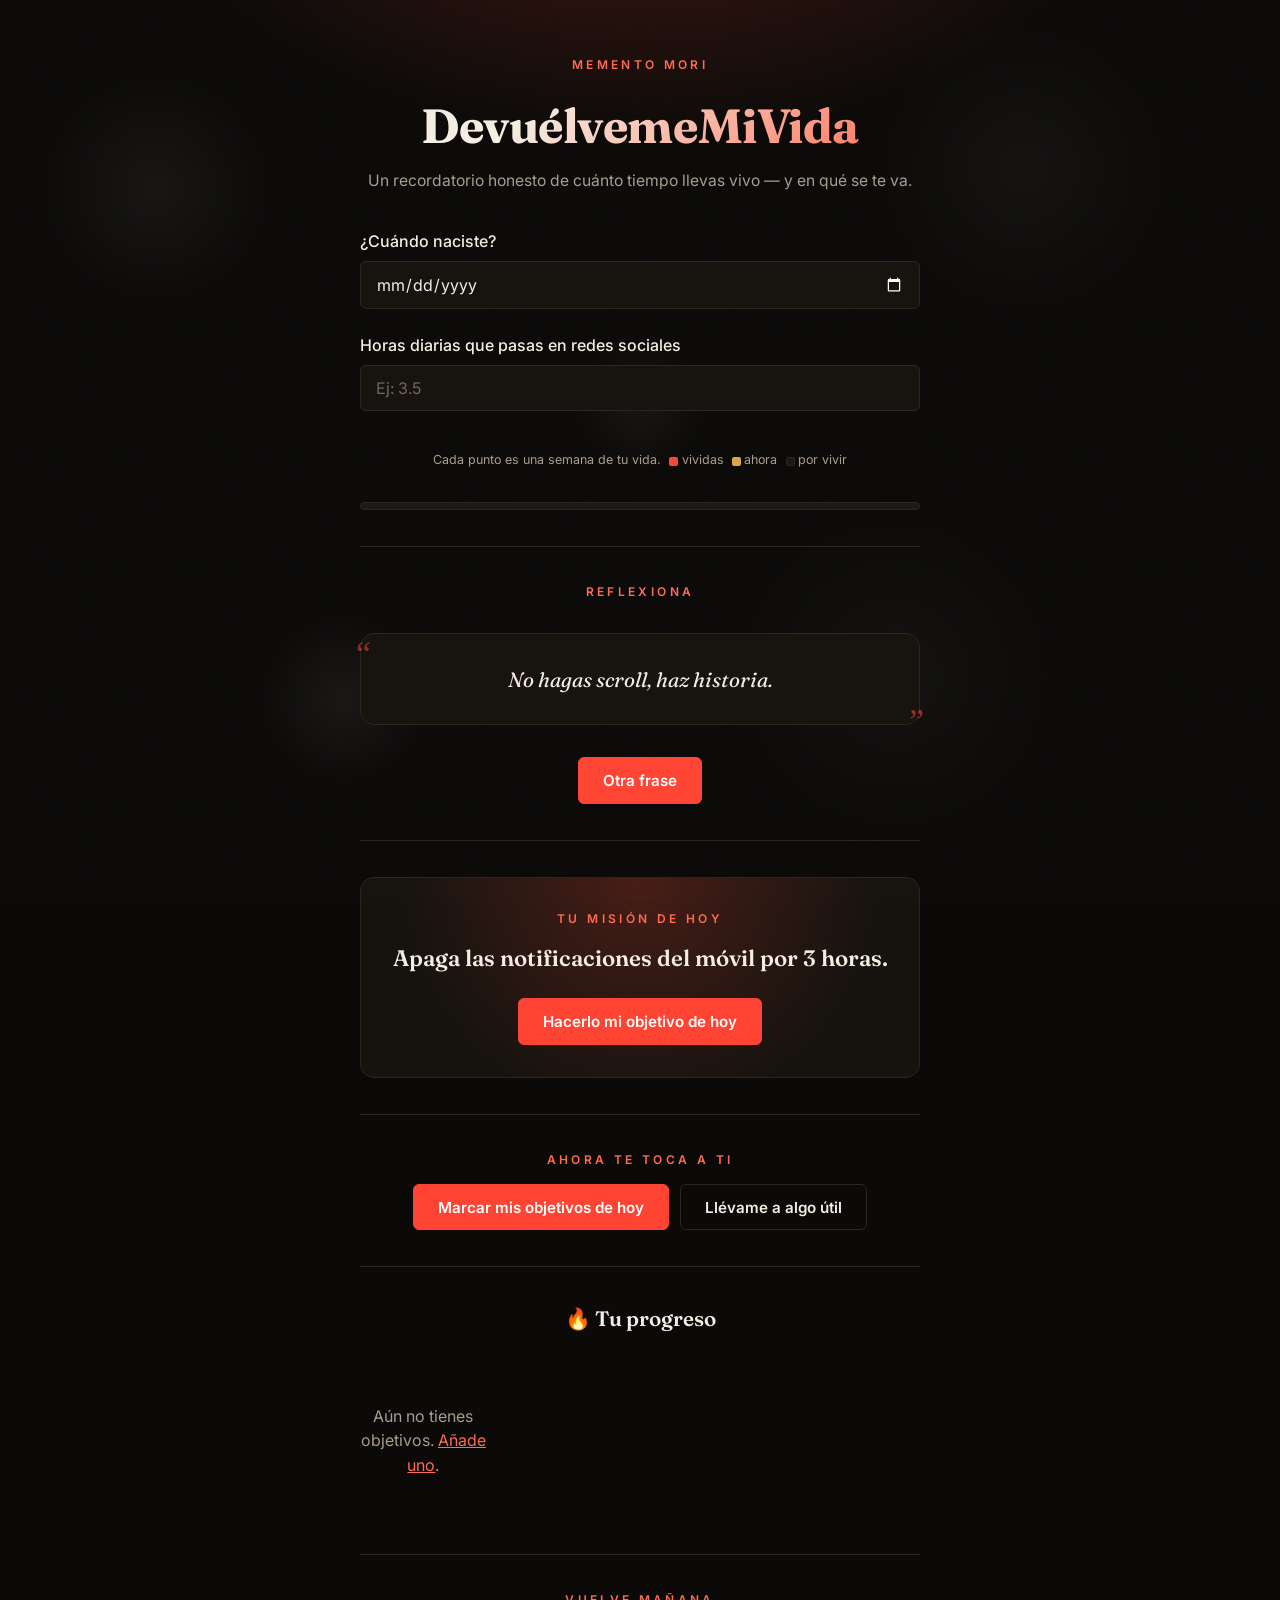
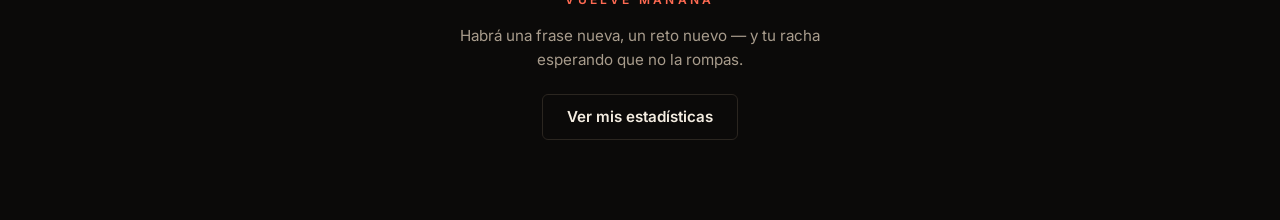
==== commit 0b4cde85: "Sustituir "Llévame a algo útil" por 50 acciones directas con tragaperras Antes el botón abría un enl" ====
--- a/index.html
+++ b/index.html
@@ -78,7 +78,7 @@
     <p class="eyebrow">Ahora te toca a ti</p>
     <div class="actions">
       <button onclick="window.location.href='objetivos.html'">Marcar mis objetivos de hoy</button>
-      <button class="secondary" onclick="redirigir()">Llévame a algo útil</button>
+      <button class="secondary" onclick="abrirTragaperras()">Llévame a algo útil</button>
     </div>
 
     <hr class="rule" />
@@ -96,6 +96,19 @@
       </div>
     </div>
   </main>
+
+  <div id="tragaperrasOverlay" class="tragaperras-overlay" hidden onclick="if (event.target === this) cerrarTragaperras()">
+    <div class="tragaperras-caja">
+      <p class="eyebrow">Algo útil para ahora mismo</p>
+      <div class="tragaperras-ventana">
+        <div id="tragaperrasCarrete" class="tragaperras-carrete"></div>
+      </div>
+      <div class="actions" style="margin-top: 1.5rem;">
+        <button onclick="tirarTragaperras()">Otra acción</button>
+        <button class="secondary" onclick="cerrarTragaperras()">Cerrar</button>
+      </div>
+    </div>
+  </div>
 
   <script src="objetivos.js"></script>
   <script>
@@ -212,30 +225,63 @@
       "Tu futuro está hecho de tus días de hoy."
     ];
 
-    const linksUtiles = [
-      "https://www.freecodecamp.org/",
-      "https://www.coursera.org/",
-      "https://www.edx.org/",
-      "https://www.khanacademy.org/",
-      "https://www.udemy.com/",
-      "https://www.duolingo.com/",
-      "https://www.codecademy.com/",
-      "https://www.memrise.com/",
-      "https://www.notion.so/",
-      "https://trello.com/",
-      "https://todoist.com/",
-      "https://www.evernote.com/",
-      "https://calendar.google.com/",
-      "https://www.headspace.com/",
-      "https://www.calm.com/",
-      "https://www.mindful.org/",
-      "https://www.7cups.com/",
-      "https://www.linkedin.com/learning/",
-      "https://www.themuse.com/",
-      "https://www.glassdoor.com/index.htm",
-      "https://www.skillshare.com/",
-      "https://www.deviantart.com/",
-      "https://www.canva.com/"
+    const accionesUtiles = [
+      // 💰 Dinero
+      "💰 Revisa tus gastos de esta semana.",
+      "💰 Ahorra hoy una cantidad, aunque sean 2 €.",
+      "💰 Busca una cosa que puedas vender y no uses.",
+      "💰 Aprende una forma nueva de ganar dinero.",
+      "💰 Dedica 20 minutos a buscar una oportunidad de trabajo.",
+      "💰 Aprende una habilidad que pueda darte dinero.",
+      "💰 Haz una lista de tus objetivos económicos.",
+      "💰 Mira en qué gastaste dinero ayer.",
+      "💰 Compara el precio de algo antes de comprarlo.",
+      "💰 Aprende algo básico sobre inversión.",
+      // 🧠 Aprendizaje
+      "🧠 Lee 10 páginas de un libro.",
+      "🧠 Aprende 10 palabras de un idioma.",
+      "🧠 Aprende algo que siempre hayas querido saber.",
+      "🧠 Mira una clase de 20 minutos.",
+      "🧠 Investiga un tema que te interese.",
+      "🧠 Aprende una habilidad nueva.",
+      "🧠 Escribe lo que has aprendido hoy.",
+      "🧠 Intenta explicar algo que sabes sin mirar apuntes.",
+      "🧠 Haz 10 minutos de matemáticas.",
+      "🧠 Aprende algo nuevo sobre tecnología.",
+      // 💪 Cuerpo
+      "💪 Haz 20 flexiones.",
+      "💪 Sal a caminar durante 30 minutos.",
+      "💪 Haz 10 minutos de estiramientos.",
+      "💪 Entrena durante 30 minutos.",
+      "💪 Bebe agua y deja las bebidas azucaradas por hoy.",
+      "💪 Prepárate una comida saludable.",
+      "💪 Sal al exterior durante 20 minutos.",
+      "💪 Haz 50 sentadillas.",
+      "💪 Camina mientras escuchas un podcast.",
+      "💪 Acuéstate 30 minutos antes esta noche.",
+      // 🎯 Productividad
+      "🎯 Ordena tu habitación durante 10 minutos.",
+      "🎯 Termina una tarea que llevas posponiendo.",
+      "🎯 Haz primero la tarea que menos te apetece.",
+      "🎯 Organiza mañana antes de irte a dormir.",
+      "🎯 Limpia tu escritorio.",
+      "🎯 Elimina 20 archivos que no necesites.",
+      "🎯 Organiza tus fotos del móvil.",
+      "🎯 Haz una lista de las cosas que tienes pendientes.",
+      "🎯 Dedica 25 minutos a una tarea sin mirar el móvil.",
+      "🎯 Empieza ese proyecto que llevas semanas pensando.",
+      // 📱 Menos pantalla
+      "📱 Deja el móvil durante 30 minutos.",
+      "📱 Pasa una hora sin redes sociales.",
+      "📱 Borra una aplicación que te hace perder tiempo.",
+      "📱 Desactiva las notificaciones innecesarias.",
+      "📱 Durante la próxima hora, usa el móvil solo para algo útil.",
+      // ❤️ Vida
+      "❤️ Llama a alguien con quien hace tiempo que no hablas.",
+      "❤️ Pasa tiempo con tu familia sin mirar el móvil.",
+      "❤️ Haz algo que llevas meses posponiendo.",
+      "❤️ Sal de casa y descubre un sitio nuevo.",
+      "❤️ Haz durante 30 minutos algo que realmente te guste."
     ];
 
     const retos = [
@@ -310,10 +356,75 @@
       mostrarRachas();
     }
 
-    function redirigir() {
-      const url = linksUtiles[Math.floor(Math.random() * linksUtiles.length)];
-      window.open(url, '_blank', 'noopener');
-    }
+    // --- Tragaperras de acciones útiles ---
+    const ALTURA_FILA_TRAGAPERRAS = 64;
+    const RELLENO_ANTES_TRAGAPERRAS = 22;
+    const RELLENO_DESPUES_TRAGAPERRAS = 2;
+    let tragaperrasAnimando = false;
+
+    function elegirAccionUtil() {
+      return accionesUtiles[Math.floor(Math.random() * accionesUtiles.length)];
+    }
+
+    function construirCarreteTragaperras(destino) {
+      const carrete = document.getElementById('tragaperrasCarrete');
+      carrete.innerHTML = '';
+      carrete.style.transition = 'none';
+      carrete.style.transform = 'translateY(0)';
+
+      const filas = [];
+      for (let i = 0; i < RELLENO_ANTES_TRAGAPERRAS; i++) filas.push(elegirAccionUtil());
+      const indiceDestino = filas.length;
+      filas.push(destino);
+      for (let i = 0; i < RELLENO_DESPUES_TRAGAPERRAS; i++) filas.push(elegirAccionUtil());
+
+      filas.forEach(texto => {
+        const fila = document.createElement('div');
+        fila.className = 'tragaperras-fila';
+        fila.textContent = texto;
+        carrete.appendChild(fila);
+      });
+
+      return indiceDestino;
+    }
+
+    function tirarTragaperras() {
+      if (tragaperrasAnimando) return;
+      tragaperrasAnimando = true;
+
+      const destino = elegirAccionUtil();
+      const carrete = document.getElementById('tragaperrasCarrete');
+      const indiceDestino = construirCarreteTragaperras(destino);
+
+      void carrete.offsetHeight; // fuerza el reflow para que el reset no se fusione con la animación
+
+      const desplazamiento = (indiceDestino - 1) * ALTURA_FILA_TRAGAPERRAS;
+      carrete.style.transition = 'transform 2.2s cubic-bezier(0.15, 0.85, 0.25, 1)';
+      carrete.style.transform = `translateY(-${desplazamiento}px)`;
+
+      setTimeout(() => {
+        tragaperrasAnimando = false;
+        const filaGanadora = carrete.children[indiceDestino];
+        if (filaGanadora) filaGanadora.classList.add('tragaperras-fila-ganadora');
+      }, 2250);
+    }
+
+    function abrirTragaperras() {
+      document.getElementById('tragaperrasOverlay').hidden = false;
+      document.body.style.overflow = 'hidden';
+      tirarTragaperras();
+    }
+
+    function cerrarTragaperras() {
+      document.getElementById('tragaperrasOverlay').hidden = true;
+      document.body.style.overflow = '';
+    }
+
+    document.addEventListener('keydown', (e) => {
+      if (e.key === 'Escape' && !document.getElementById('tragaperrasOverlay').hidden) {
+        cerrarTragaperras();
+      }
+    });
 
     const MS_SEGUNDO = 1000;
     const MS_MINUTO = 60 * MS_SEGUNDO;
--- a/style.css
+++ b/style.css
@@ -39,13 +39,49 @@
   pointer-events: none;
   opacity: 0.05;
   mix-blend-mode: overlay;
+  z-index: 2;
   background-image: url("data:image/svg+xml,%3Csvg xmlns='http://www.w3.org/2000/svg' width='120' height='120'%3E%3Cfilter id='n'%3E%3CfeTurbulence type='fractalNoise' baseFrequency='0.85' numOctaves='2' stitchTiles='stitch'/%3E%3C/filter%3E%3Crect width='100%25' height='100%25' filter='url(%23n)'/%3E%3C/svg%3E");
+}
+
+/* Círculos blancos tenues flotando muy despacio de fondo. */
+body::after {
+  content: '';
+  position: fixed;
+  inset: -10%;
+  pointer-events: none;
+  z-index: 0;
+  background:
+    radial-gradient(circle, rgba(255, 255, 255, 0.05) 0%, transparent 70%) 12% 18% / 260px 260px no-repeat,
+    radial-gradient(circle, rgba(255, 255, 255, 0.04) 0%, transparent 70%) 82% 12% / 340px 340px no-repeat,
+    radial-gradient(circle, rgba(255, 255, 255, 0.06) 0%, transparent 70%) 28% 78% / 190px 190px no-repeat,
+    radial-gradient(circle, rgba(255, 255, 255, 0.035) 0%, transparent 70%) 72% 82% / 380px 380px no-repeat,
+    radial-gradient(circle, rgba(255, 255, 255, 0.05) 0%, transparent 70%) 50% 45% / 150px 150px no-repeat;
+  animation: flotar-circulos 55s ease-in-out infinite alternate;
+}
+
+@keyframes flotar-circulos {
+  0% {
+    background-position: 12% 18%, 82% 12%, 28% 78%, 72% 82%, 50% 45%;
+  }
+  50% {
+    background-position: 18% 28%, 76% 24%, 34% 66%, 66% 72%, 56% 54%;
+  }
+  100% {
+    background-position: 8% 12%, 86% 8%, 22% 84%, 78% 88%, 44% 38%;
+  }
+}
+
+@media (prefers-reduced-motion: reduce) {
+  body::after {
+    animation: none;
+  }
 }
 
 .sheet {
   max-width: var(--max-width);
   margin: 0 auto;
   position: relative;
+  z-index: 1;
   animation: aparecer 0.6s ease both;
 }
 
@@ -558,6 +594,79 @@
   100% { transform: scale(1); }
 }
 
+.tragaperras-overlay {
+  position: fixed;
+  inset: 0;
+  background: rgba(0, 0, 0, 0.75);
+  display: flex;
+  align-items: center;
+  justify-content: center;
+  padding: 1.5rem;
+  z-index: 50;
+  animation: aparecer 0.2s ease both;
+}
+
+.tragaperras-overlay[hidden] {
+  display: none;
+}
+
+.tragaperras-caja {
+  background: var(--bg-elev);
+  border: 1px solid var(--rule);
+  border-radius: 16px;
+  padding: 1.75rem 1.5rem;
+  max-width: 420px;
+  width: 100%;
+  text-align: center;
+  box-shadow: 0 20px 60px rgba(0, 0, 0, 0.6);
+}
+
+.tragaperras-ventana {
+  height: 192px;
+  overflow: hidden;
+  position: relative;
+  border: 1px solid var(--rule);
+  border-radius: 10px;
+  background: var(--bg-elev-2);
+  mask-image: linear-gradient(to bottom, transparent, black 20%, black 80%, transparent);
+  -webkit-mask-image: linear-gradient(to bottom, transparent, black 20%, black 80%, transparent);
+}
+
+.tragaperras-ventana::before,
+.tragaperras-ventana::after {
+  content: '';
+  position: absolute;
+  left: 0;
+  right: 0;
+  height: 1px;
+  background: var(--rule);
+  z-index: 1;
+  pointer-events: none;
+}
+
+.tragaperras-ventana::before { top: 64px; }
+.tragaperras-ventana::after { top: 128px; }
+
+.tragaperras-fila {
+  height: 64px;
+  display: flex;
+  align-items: center;
+  justify-content: center;
+  padding: 0 1.25rem;
+  font-family: 'Fraunces', serif;
+  font-weight: 600;
+  font-size: 1rem;
+  line-height: 1.3;
+  color: var(--ink-muted);
+  text-align: center;
+}
+
+.tragaperras-fila.tragaperras-fila-ganadora {
+  color: var(--ink);
+  text-shadow: 0 0 24px var(--accent-glow);
+  animation: bump-racha 0.4s ease;
+}
+
 .volver-manana {
   text-align: center;
 }
